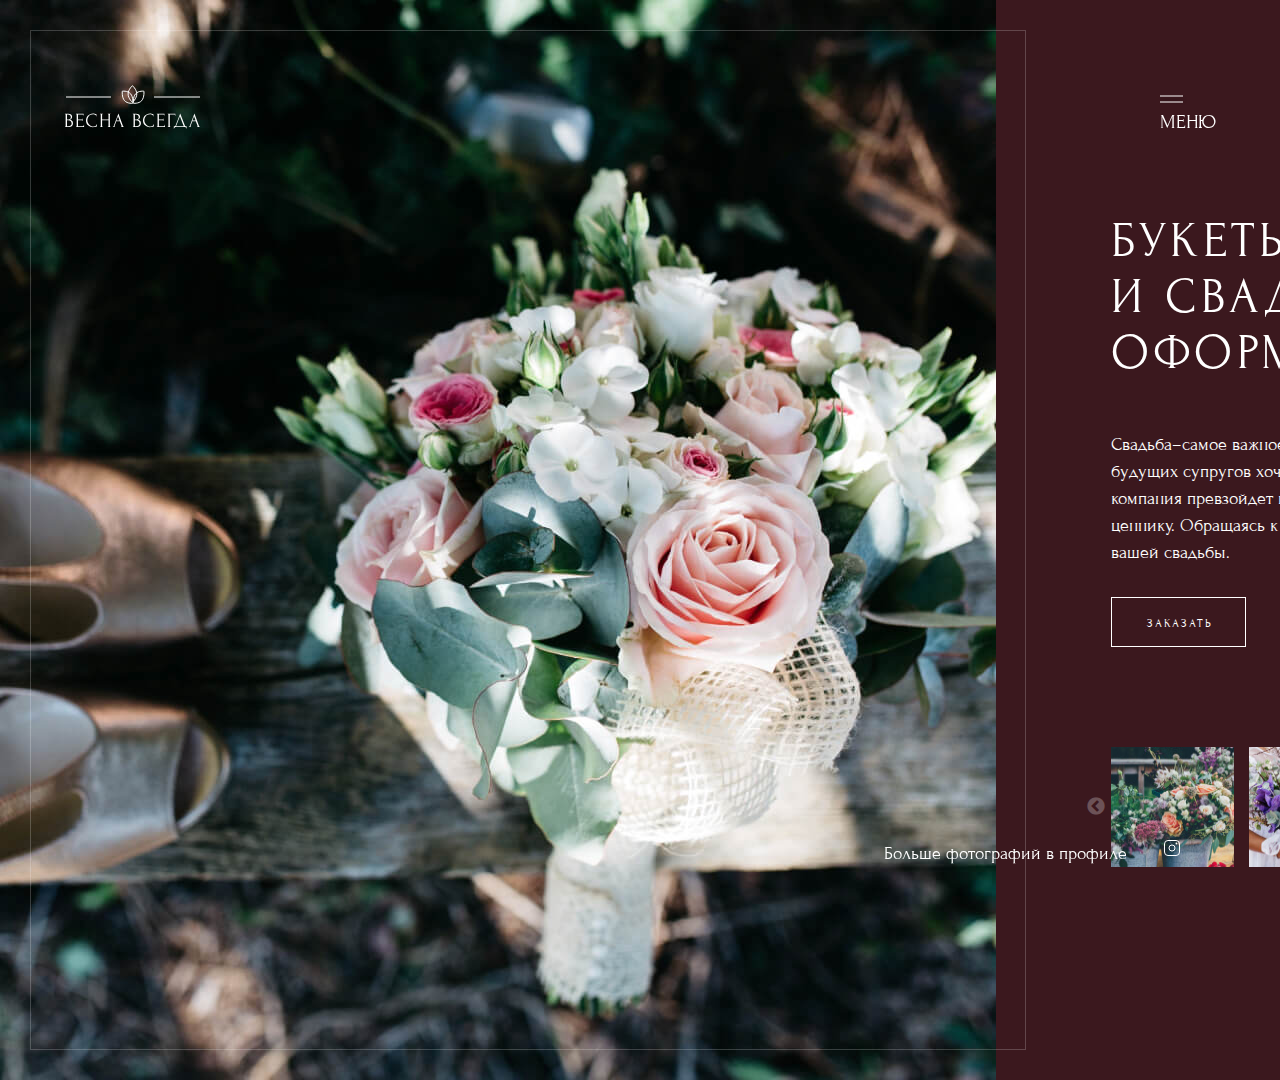
==== cat-1.html @ 64577db9 "." ====
﻿<!DOCTYPE html>
<html lang="ru">
<head>
    <meta charset="UTF-8">
    <meta name="viewport" content="width=device-width">
    <link rel="stylesheet" href="slick/slick.css">
    <link rel="stylesheet" href="slick/slick-theme.css">
    <link rel="stylesheet" href="catalog.css">                                                       
    <script src="https://ajax.googleapis.com/ajax/libs/jquery/1.11.1/jquery.min.js"></script>
    <link href="https://fonts.googleapis.com/css?family=Forum&display=swap&subset=cyrillic" rel="stylesheet">
    <title>Flowers</title>
</head>
<body>
    <header class="header">
        <div class="container">
            <div class="header__body">
                <div class="header__logo">
                    <a href="index.html"><img src="img/logo.svg" alt=""></a>
                </div>
                <a href="javascript:PopUpShow()" class="header__burger"><img src="img/burger.svg"> <p>Меню</p>
                </a>
            </div>
        </div>
        <div class="header__popup" id="popup1">
            <div class="header__popup_content container">
            <div class="header__body">
                <div class="header__logo">
                    <a href="index.html"><img src="img/logo.svg" alt=""></a>
                </div>
                <a href="javascript:PopUpHide()"><img src="img/close.svg"></a>
            </div>
                    <nav class="header__menu">
                        <ul class="header__list">
                            <li>
                                <a href="cat-1.html" class="header__link">Свадебная флористика</a>
                            </li>
                            <li>
                                <a href="cat-2.html" class="header__link">Букеты на любые мероприятия</a>
                            </li>
                            <li>
                                <a href="cat-3.html" class="header__link">Композиции</a>
                            </li>
                            <li>
                                <a href="cat-4.html" class="header__link">Оформление мероприятий</a>
                            </li>
                        </ul>
                        <div class="social-media">
                            <a class="inst" href="https://www.instagram.com/" >
                                <svg width="25" height="25" viewBox="0 0 25 25" fill="none" xmlns="http://www.w3.org/2000/svg">
                                <rect x="0.5" y="0.5" width="24" height="24" rx="3.5" stroke="white"/>
                                <circle cx="12.5" cy="12.5" r="5" stroke="white"/>
                                <circle cx="19.5" cy="5.5" r="1.5" fill="white"/>
                                    </svg>
                            </a>
                            <a class="fb" href="https://www.facebook.com/">
                                <svg width="25" height="25" viewBox="0 0 25 25" fill="none" xmlns="http://www.w3.org/2000/svg">
                                    <rect x="0.5" y="0.5" width="24" height="24" rx="3.5" stroke="white"/>
                                    <path d="M15.6309 12.2H13.6667V20H10.75V12.2H9V9.8H10.75V8.35391C10.7523 6.24922 11.6022 5 14.013 5H16V7.4H14.667C13.7282 7.4 13.6667 7.76094 13.6667 8.43359V9.8H16L15.6309 12.2Z" fill="white"/>
                                    </svg>
                            </a>
                            <a class="wsap" href="https://www.whatsapp.com/">
                                <svg width="27" height="27" viewBox="0 0 27 27" fill="none" xmlns="http://www.w3.org/2000/svg">
                                    <path fill-rule="evenodd" clip-rule="evenodd" d="M11.7322 7.12214C11.6131 6.55018 11.3828 6.49535 11.1737 6.44729C11.0033 6.40663 10.8072 6.36917 10.6111 6.33171C10.4175 6.29472 10.083 6.31198 9.75349 6.5791C9.42204 6.84315 8.51536 7.46535 8.21717 9.02627C7.91947 10.5846 8.68664 12.2949 8.79149 12.5341C8.89926 12.7711 10.1561 16.4364 12.9003 18.2782C15.1824 19.8072 15.7282 19.695 16.2755 19.7455C16.8258 19.7938 18.1626 19.3105 18.5487 18.6159C18.9343 17.9239 19.0554 17.2897 19.0082 17.1427C18.9611 16.9957 18.7799 16.8799 18.515 16.6643C18.2526 16.4491 16.9536 15.4082 16.7029 15.2494C16.4541 15.0937 16.2681 15.004 16.0116 15.2824C15.7552 15.5608 15.0546 16.1682 14.8423 16.3468C14.6301 16.5254 14.4557 16.5191 14.1903 16.3061C13.9278 16.0909 13.0451 15.576 12.1284 14.2808C11.4151 13.2734 11.0225 12.1243 10.9114 11.773C10.7999 11.4243 10.9853 11.2812 11.1634 11.1502C11.3235 11.0347 11.5295 10.8359 11.7126 10.6788C11.8932 10.5212 11.9666 10.4 12.1062 10.2075C12.2434 10.0146 12.2304 9.82001 12.1882 9.64691C12.146 9.47381 11.8739 7.79854 11.7322 7.12214Z" fill="white"/>
                                    <path d="M3.89061 21.2727L4.36495 21.4308L4.453 21.1666L4.2748 20.9527L3.89061 21.2727ZM2.38889 25.7778L1.91455 25.6197L1.63529 26.4575L2.49735 26.2659L2.38889 25.7778ZM8.03513 24.5231L8.25401 24.0736L8.09706 23.9972L7.92667 24.035L8.03513 24.5231ZM25.5 13.2778C25.5 19.9052 20.1274 25.2778 13.5 25.2778V26.2778C20.6797 26.2778 26.5 20.4575 26.5 13.2778H25.5ZM13.5 1.27783C20.1274 1.27783 25.5 6.65042 25.5 13.2778H26.5C26.5 6.09813 20.6797 0.277832 13.5 0.277832V1.27783ZM1.5 13.2778C1.5 6.65042 6.87258 1.27783 13.5 1.27783V0.277832C6.3203 0.277832 0.5 6.09813 0.5 13.2778H1.5ZM4.2748 20.9527C2.54195 18.8722 1.5 16.1973 1.5 13.2778H0.5C0.5 16.4397 1.62947 19.3391 3.50641 21.5927L4.2748 20.9527ZM2.86323 25.9359L4.36495 21.4308L3.41627 21.1146L1.91455 25.6197L2.86323 25.9359ZM7.92667 24.035L2.28042 25.2897L2.49735 26.2659L8.1436 25.0112L7.92667 24.035ZM13.5 25.2778C11.6178 25.2778 9.8382 24.8449 8.25401 24.0736L7.81626 24.9727C9.53385 25.8089 11.4629 26.2778 13.5 26.2778V25.2778Z" fill="white"/>
                                    </svg>
                            </a>
                            <a class="vk" href="https://vk.com/">
                                <svg width="25" height="26" viewBox="0 0 25 26" fill="none" xmlns="http://www.w3.org/2000/svg">
                                    <rect x="0.5" y="1.1665" width="24" height="24" rx="3.5" stroke="white"/>
                                    <path d="M18.3482 15.2148C19.5548 16.3842 19.8061 16.956 19.8468 17.0263C20.3449 17.8934 19.2945 17.9614 19.2945 17.9614L17.2819 17.9918C17.2819 17.9918 16.8472 18.0809 16.279 17.6708C15.5252 17.1318 14.4951 15.7257 13.9427 15.9085C13.3813 16.0936 13.5602 17.5677 13.5602 17.5677C13.5602 17.5677 13.5647 17.7481 13.4379 17.8934C13.2975 18.0457 13.0259 17.9871 13.0259 17.9871H12.4463C12.4463 17.9871 10.298 17.9965 8.54574 16.089C6.63733 14.0103 5.04132 10.1225 5.04132 10.1225C5.04132 10.1225 4.94398 9.87645 5.04811 9.74522C5.1681 9.59758 5.49182 9.59992 5.49182 9.59992H7.64474C7.64474 9.59992 7.84622 9.62805 7.9911 9.74053C8.11335 9.83193 8.179 10.0053 8.179 10.0053C8.179 10.0053 8.43934 10.7295 8.90117 11.5637C9.79991 13.1901 10.2187 13.5463 10.5243 13.3705C10.9681 13.1151 10.8345 11.0716 10.8345 11.0716C10.8345 11.0716 10.8435 10.3287 10.6104 9.99831C10.4293 9.74053 10.0919 9.66554 9.94253 9.64445C9.82029 9.63039 10.0195 9.33511 10.2776 9.20388C10.6647 9.00703 11.3506 8.99297 12.1588 9.00234C12.7882 9.00937 13.0259 9 13.0259 9C13.7684 9.18748 13.5171 9.91395 13.5171 11.6481C13.5171 12.2058 13.4198 12.9886 13.8046 13.2463C13.9699 13.3612 14.563 13.3776 15.5704 11.5848C16.0504 10.7342 16.4284 9.93504 16.4284 9.93504C16.4284 9.93504 16.5099 9.75459 16.6299 9.6796C16.7567 9.59992 16.9242 9.59992 16.9242 9.59992L19.1903 9.61164C19.1903 9.61164 19.8717 9.52259 19.9804 9.84599C20.0959 10.1834 19.702 10.774 18.7783 12.0652C17.257 14.1861 17.0872 13.9892 18.3482 15.2148Z" fill="white"/>
                                    </svg>
                            </a>
                        </div>
                    </nav>
            </div>
        </div>
    </header>
    <main>
        <div class="order_popup" id="popup2">
            <div class="order_popup_content">
                <div class="order_preview">
                <img src="img/order.png">
                </div>
                <div class="order_desc">
                    <a href="javascript:PopUpHide2()"><img src="img/close.svg"></a>
                    <p> Оставьте свой номер и мы вам перезвоним!</p>
                    <form class="order_form ">
                        <input type="text" name="name" value="Имя" class="form_text">
                        <input type="text" name="number" value="Телефон" class="form_text">
                        <input type = "submit" name = "call_submit" value = "Позвоните мне" class="button_call">
                </form>
                </div>
            </div>
        </div>
        <div class="slider_for">
            <div class="slider__item">
                <img src="img/preview-1.jpg" alt="">
            </div>
            <div class="slider__item">
                <img src="img/preview-2.jpg" alt="">
            </div>
            <div class="slider__item">
                <img src="img/preview-3.jpg" alt="">
            </div>
            <div class="slider__item">
                <img src="img/preview-4.jpg" alt="">
            </div>
        </div>       
            <div class="preview_border"></div>
        <div class="cat_desc">
            <h1>Букеты невесты и свадебное оформление</h1>
            <p>
                Свадьба–самое важное событие в жизни молодожен.  Поэтому каждый из будущих супругов хочет, чтобы на торжестве все было идеально. Наша компания превзойдет ваши ожидания по красоте,
качеству и лояльному ценнику. Обращаясь к нам, вы можете не переживать за оформление вашей свадьбы.
            </p>
            <a href="javascript:PopUpShow2()" class="button-order">Заказать</a>
            <div class="slider_nav">
                <div class="sl__slide"><img src="img/cat1-desc-1.jpg" alt="" class="sl__img"></div>
                <div class="sl__slide"><img src="img/cat1-desc-2.jpg" alt="" class="sl__img"></div>
                <div class="sl__slide"><img src="img/cat1-desc-3.jpg" alt="" class="sl__img"></div>
                <div class="sl__slide"><img src="img/cat1-desc-4.jpg" alt="" class="sl__img"></div>
                <div class="sl__slide"><img src="img/cat1-desc-5.jpg" alt="" class="sl__img"></div>
                <div class="sl__slide"><img src="img/cat1-desc-6.jpg" alt="" class="sl__img"></div>
                <div class="sl__slide"><img src="img/cat1-desc-7.jpg" alt="" class="sl__img"></div>
                <div class="sl__slide"><img src="img/cat1-desc-8.jpg" alt="" class="sl__img"></div>
            </div>       
        <div class="more-photo">
            <p>Больше фотографий в профиле</p>
            <a class="inst_2" href="https://www.instagram.com/" >
                <svg width="16" height="16" viewBox="0 0 16 16" fill="none" xmlns="http://www.w3.org/2000/svg">
                    <rect x="0.5" y="0.5" width="15" height="15" rx="3.5" stroke="white"/>
                    <circle cx="8.00047" cy="7.99998" r="3.02" stroke="white"/>
                    <circle cx="12.4795" cy="3.52" r="0.96" fill="white"/>
                    </svg>                    
            </a>
        </div>
    </div>
    </main>
    <footer class="container">
        <svg class="footer-gran" width="1816" height="2" viewBox="0 0 1816 2" fill="none" xmlns="http://www.w3.org/2000/svg">
            <path d="M0 1H1815.5" stroke="white" stroke-opacity="0.2"/>
            </svg>            
        <div class="foot-menu">
            <a href="cat-1.html">Свадебная флористика</a>
            <a href="cat-2.html">Букеты на любые мероприятия</a>
            <a href="cat-1.html">Букеты невесты</a>
            <a href="cat-3.html">Композиции</a>
            <a href="cat-4.html">Оформление мероприятий</a>
        </div>
        <nav class="footer-social social-media">
            <a class="inst" href="https://www.instagram.com/" >
                <svg width="25" height="25" viewBox="0 0 25 25" fill="none" xmlns="http://www.w3.org/2000/svg">
                <rect x="0.5" y="0.5" width="24" height="24" rx="3.5" stroke="white"/>
                <circle cx="12.5" cy="12.5" r="5" stroke="white"/>
                <circle cx="19.5" cy="5.5" r="1.5" fill="white"/>
                    </svg>
            </a>
            <a class="fb" href="https://www.facebook.com/">
                <svg width="25" height="25" viewBox="0 0 25 25" fill="none" xmlns="http://www.w3.org/2000/svg">
                    <rect x="0.5" y="0.5" width="24" height="24" rx="3.5" stroke="white"/>
                    <path d="M15.6309 12.2H13.6667V20H10.75V12.2H9V9.8H10.75V8.35391C10.7523 6.24922 11.6022 5 14.013 5H16V7.4H14.667C13.7282 7.4 13.6667 7.76094 13.6667 8.43359V9.8H16L15.6309 12.2Z" fill="white"/>
                    </svg>
            </a>
            <a class="wsap" href="https://www.whatsapp.com/">
                <svg width="27" height="27" viewBox="0 0 27 27" fill="none" xmlns="http://www.w3.org/2000/svg">
                    <path fill-rule="evenodd" clip-rule="evenodd" d="M11.7322 7.12214C11.6131 6.55018 11.3828 6.49535 11.1737 6.44729C11.0033 6.40663 10.8072 6.36917 10.6111 6.33171C10.4175 6.29472 10.083 6.31198 9.75349 6.5791C9.42204 6.84315 8.51536 7.46535 8.21717 9.02627C7.91947 10.5846 8.68664 12.2949 8.79149 12.5341C8.89926 12.7711 10.1561 16.4364 12.9003 18.2782C15.1824 19.8072 15.7282 19.695 16.2755 19.7455C16.8258 19.7938 18.1626 19.3105 18.5487 18.6159C18.9343 17.9239 19.0554 17.2897 19.0082 17.1427C18.9611 16.9957 18.7799 16.8799 18.515 16.6643C18.2526 16.4491 16.9536 15.4082 16.7029 15.2494C16.4541 15.0937 16.2681 15.004 16.0116 15.2824C15.7552 15.5608 15.0546 16.1682 14.8423 16.3468C14.6301 16.5254 14.4557 16.5191 14.1903 16.3061C13.9278 16.0909 13.0451 15.576 12.1284 14.2808C11.4151 13.2734 11.0225 12.1243 10.9114 11.773C10.7999 11.4243 10.9853 11.2812 11.1634 11.1502C11.3235 11.0347 11.5295 10.8359 11.7126 10.6788C11.8932 10.5212 11.9666 10.4 12.1062 10.2075C12.2434 10.0146 12.2304 9.82001 12.1882 9.64691C12.146 9.47381 11.8739 7.79854 11.7322 7.12214Z" fill="white"/>
                    <path d="M3.89061 21.2727L4.36495 21.4308L4.453 21.1666L4.2748 20.9527L3.89061 21.2727ZM2.38889 25.7778L1.91455 25.6197L1.63529 26.4575L2.49735 26.2659L2.38889 25.7778ZM8.03513 24.5231L8.25401 24.0736L8.09706 23.9972L7.92667 24.035L8.03513 24.5231ZM25.5 13.2778C25.5 19.9052 20.1274 25.2778 13.5 25.2778V26.2778C20.6797 26.2778 26.5 20.4575 26.5 13.2778H25.5ZM13.5 1.27783C20.1274 1.27783 25.5 6.65042 25.5 13.2778H26.5C26.5 6.09813 20.6797 0.277832 13.5 0.277832V1.27783ZM1.5 13.2778C1.5 6.65042 6.87258 1.27783 13.5 1.27783V0.277832C6.3203 0.277832 0.5 6.09813 0.5 13.2778H1.5ZM4.2748 20.9527C2.54195 18.8722 1.5 16.1973 1.5 13.2778H0.5C0.5 16.4397 1.62947 19.3391 3.50641 21.5927L4.2748 20.9527ZM2.86323 25.9359L4.36495 21.4308L3.41627 21.1146L1.91455 25.6197L2.86323 25.9359ZM7.92667 24.035L2.28042 25.2897L2.49735 26.2659L8.1436 25.0112L7.92667 24.035ZM13.5 25.2778C11.6178 25.2778 9.8382 24.8449 8.25401 24.0736L7.81626 24.9727C9.53385 25.8089 11.4629 26.2778 13.5 26.2778V25.2778Z" fill="white"/>
                    </svg>
            </a>
            <a class="vk" href="https://vk.com/">
                <svg width="25" height="26" viewBox="0 0 25 26" fill="none" xmlns="http://www.w3.org/2000/svg">
                    <rect x="0.5" y="1.1665" width="24" height="24" rx="3.5" stroke="white"/>
                    <path d="M18.3482 15.2148C19.5548 16.3842 19.8061 16.956 19.8468 17.0263C20.3449 17.8934 19.2945 17.9614 19.2945 17.9614L17.2819 17.9918C17.2819 17.9918 16.8472 18.0809 16.279 17.6708C15.5252 17.1318 14.4951 15.7257 13.9427 15.9085C13.3813 16.0936 13.5602 17.5677 13.5602 17.5677C13.5602 17.5677 13.5647 17.7481 13.4379 17.8934C13.2975 18.0457 13.0259 17.9871 13.0259 17.9871H12.4463C12.4463 17.9871 10.298 17.9965 8.54574 16.089C6.63733 14.0103 5.04132 10.1225 5.04132 10.1225C5.04132 10.1225 4.94398 9.87645 5.04811 9.74522C5.1681 9.59758 5.49182 9.59992 5.49182 9.59992H7.64474C7.64474 9.59992 7.84622 9.62805 7.9911 9.74053C8.11335 9.83193 8.179 10.0053 8.179 10.0053C8.179 10.0053 8.43934 10.7295 8.90117 11.5637C9.79991 13.1901 10.2187 13.5463 10.5243 13.3705C10.9681 13.1151 10.8345 11.0716 10.8345 11.0716C10.8345 11.0716 10.8435 10.3287 10.6104 9.99831C10.4293 9.74053 10.0919 9.66554 9.94253 9.64445C9.82029 9.63039 10.0195 9.33511 10.2776 9.20388C10.6647 9.00703 11.3506 8.99297 12.1588 9.00234C12.7882 9.00937 13.0259 9 13.0259 9C13.7684 9.18748 13.5171 9.91395 13.5171 11.6481C13.5171 12.2058 13.4198 12.9886 13.8046 13.2463C13.9699 13.3612 14.563 13.3776 15.5704 11.5848C16.0504 10.7342 16.4284 9.93504 16.4284 9.93504C16.4284 9.93504 16.5099 9.75459 16.6299 9.6796C16.7567 9.59992 16.9242 9.59992 16.9242 9.59992L19.1903 9.61164C19.1903 9.61164 19.8717 9.52259 19.9804 9.84599C20.0959 10.1834 19.702 10.774 18.7783 12.0652C17.257 14.1861 17.0872 13.9892 18.3482 15.2148Z" fill="white"/>
                    </svg>
            </a>
        </nav>
    </footer>
</body>
<script src="popup.js"></script>
<script src="slick/slick.min.js"></script>
<script src="js.js"></script>
</html>
---- catalog.css ----
*,*:before,*:after{
    padding:0;
    margin:0;
    box-sizing: border-box;
}

a {
    text-decoration: none;
    color: white;
}

body {
    width: 100%;
    background-color: #3B181E;
    font-family: 'Forum', cursive;
    font-size: 18px;
    color: #fff;
   }

.container {
    width: 90%;
    margin:0 auto;
    position: relative;
}

.header {
    position: relative;
    width: 100%;
    z-index: 5;
}

.header__body {
    font-size: 20px;
    text-transform: uppercase;
    height: 220px;
    width: 100%;
    position: relative;
    display: flex;
    flex-flow: row nowrap;
    justify-content: space-between;
    align-items: center;
}

.header__logo {
    width: 140px;
    height: 50px;
}

.header__popup {
    width: 100%;
    min-height: 100%;
    top: 0;
    left: 0;
    position: fixed;
    overflow:hidden;
    background-color:#3B181E;
    z-index: 50;
}

.header__popup_content {
    display: flex;
    flex-flow: column nowrap;
}

.header__popup_content .header__body {
    width: 56%;
    justify-content: space-between;
    align-self: flex-end;
}


.header__menu {
    height: 100%;
    display: flex;
    flex-flow: column nowrap;
    align-items: center;
    text-align: center;
    position: relative;

}

.header__list {
    width: 450px;
    height: 600px;
    display:flex;
    flex-flow:column nowrap;
    align-items: center;
    justify-content: center;
  }

  
.header__list li {
    padding-top:70px;
    list-style:none;
  }

.header__link {
    text-transform: uppercase;
    color: rgba(255, 255, 255, .5);
    font-size: 35px;
    letter-spacing:0.09em;
    line-height: auto;
    transition: 0.5s ease;
}

.header__link:hover {
    font-size: 45px;
    color: #fff;
    transition: 0.5s ease;
}

.social-media {
    display: flex;
    flex-flow: row nowrap;
    justify-content: space-between;
    flex-direction: column;
    height: 172px;
    width: 35px;
    padding-right: 10px;
    align-self: center;
 
}

.social-media a:hover *{
    fill: white;
    stroke: rgba(0, 0, 0, 0.6);
}

.social-media a:hover.wsap path{
    stroke:white;
}

.header__menu .social-media{
    position: absolute;
    bottom:-95px;
    left: -5px;

}

main {
    width: 100%;
    height: 100%;
    position: absolute;
    top:0;
    left:0;
    display: flex;
}

.slider_for{
    display: flex;
    width: 996px;
    height: 1080px;

}

.slider_for .slick-arrow{
    display: none;
}

.preview_border {
    width: 996px;
    height: 1020px;
    border: 1px solid rgba(255, 255, 255, .2);
    position: absolute;
    top:30px;
    left: 30px;
}

.cat_desc {
    margin-top: 213px;
    margin-left: 115px;
    display: flex;
    flex-flow: column nowrap;
}

.cat_desc h1 {
    width: 430px;
    font-size: 50px;
    font-weight: 100;
    text-transform: uppercase;
    letter-spacing: 0.09em;
    line-height: auto;
    margin-bottom: 50px;
}

.cat_desc p {
    text-align: left;
    width: 565px;
    height: 136px;
    line-height: 150%;
    margin-bottom: 30px;

}

.button-order {
    color: #fff;
    height: 50px;
    width: 135px;
    padding: 15px 35px;
    font-weight: 100;
    text-transform: uppercase;
    font-size: 12px;
    letter-spacing: 0.15em;
    line-height: 20px;
    border: 1px solid #fff;
    margin-bottom: 100px;
}

.button-order:hover {
    color: black;
    background-color: #fff;
}


.more-photo a:hover *{
    fill: white;
    stroke: rgba(0, 0, 0, 0.6);
}

.slider_nav {
    width: 552px;
}

.sl__img {
    width: 123px;
    height: 120px;

}

.more-photo {
    position: absolute;
    right: 100px;
    bottom: 0px;
    display: flex;
    flex-flow: row nowrap;
    justify-content: flex-end;
    text-align: center;
}

.more-photo p {
    width: 250px;
    height: 30px;
}

.more-photo a {
    height: 30px;
}

.inst_2 {
    margin-left:30px;
}

.order_popup {
    border: 1px solid yellow;
    width: 100%;
    min-height: 100%;
    background-color: rgba(0, 0, 0, 0.5);
    position: fixed;
    top:0;
    overflow:hidden;
    z-index:40;
}

.order_popup_content {
    display: flex;
    flex-flow: row nowrap;
    width: 716px;
    height: 444px;
    box-shadow: 0 0 10px rgba(0,0,0,0.8);
    position: absolute;
    top: 30%;
    left: 20%;
}

.order_desc {
    display: flex;
    flex-flow: column nowrap;
    align-items: center;
    width: 380px;
    background-color: #3B181E;
}

.order_desc a {
    align-self: flex-end;
    margin-top: 10px;
    margin-right: 10px;
}

.order_desc p {
    font-size: 20px;
    text-align: center;
    width: 230px;
    height: 90px;
    text-transform: uppercase;
    letter-spacing: 0.09em;
}

.order_form {
    display: flex;
    flex-flow: column nowrap;
}

.order_form input:first-child {
    margin-top: 30px;
}

.order_form input:nth-child(2) {
    margin-top: 16px;
}

.order_form input:nth-child(3) {
    margin-top: 27px;
}

input {
    font-family: 'Forum';
}

.form_text {
    font-size: 14px;
    color: #fff;
    width: 250px;
    height: 44px;
    background-color: transparent;
    border: 1px solid rgba(255, 255, 255, .2);
}

.button_call {
    font-size: 11px;
    letter-spacing: 0.15em;
    width: 250px;
    height: 44px;
    background-color: #fff;
    color:black;
    text-transform: uppercase;
}

footer {
    position: relative;
    display: none;
    justify-content: space-around;
    align-items: center;
    flex-direction: column;
}


.foot-menu {
    margin-top: 20px;
    display: flex;
    justify-content: space-between;
    flex-flow:row nowrap;  
    width: 70%;
    height: 16px;
}

.footer-gran {
    width: 100%;
}

.foot-menu a{
    font-size: 16px;
    height: 16px;
    text-transform: none;
    color: rgba(255, 255, 255, .5);
}

.foot-menu a:hover{
    color: rgba(255, 255, 255, 255);
}

.footer-social.social-media {
    margin: 30px 0;
    display: flex;
    flex-direction: row;
    align-items: center;
    width: 250px;
    height: 25px;
}

@media (max-width:768px) {
    main {
      flex-direction: column;
      position: relative;  
    }
    
    .header__burger img{
        width: 40px;
        height: 40px;
    }

    .header__body a p{
        display: none;
    }
    
    .header__popup {
        width: 100%;
    }

    .header__body {
        height: 112px;
    }

    .header__menu .social-media {
        display: none;
    }

    .header__popup_content .header__body {
        width: 60%;
    }

    .header__menu {
        margin-top:50px;
    }

    .header__list li {
        padding-top:100px;
    }

    .slider_for {
        width: 768px;
        height: 518px;
    }
    .slider__item img{
        width: 100%;
        height: 518px;
    }
    .slider_nav {
        width: 670px;
        position: absolute;
        top:550px;
    }

    .preview_border {
        display:none;
    }

    .more-photo {
        display: none;
    }

    .cat_desc {
        margin-left: 50px;
        font-size: 20px;
        width: 668px;
    }

    .cat_desc p {
        width: 668px;
    }

    .button-order {
        font-size: 15px;
        width: 170px;
        height: 60px;
        padding: 20px 40px ;
    }

    .order_preview img{
        display: none;
    }

    .order_desc {
        width: 100%;
    }

    .order_desc p {
        width: 75%;
        font-size: 30px;
        margin: 50px 0;
    }

    .order_popup_content {
        width: 464px;
        height: 640px;
    }

    .button_call, .form_text {
        font-size: 20px;
        width: 373px;
        height: 65px;
    }

    footer {
        display: flex;
    }

    .footer-gran path{
        stroke-opacity: 1;
    }

    .foot-menu {
        flex-direction: column;
        align-items: center;
        justify-content: space-around;
        height: 240px;
    }

    .foot-menu a {
        font-size: 20px;
    }
}
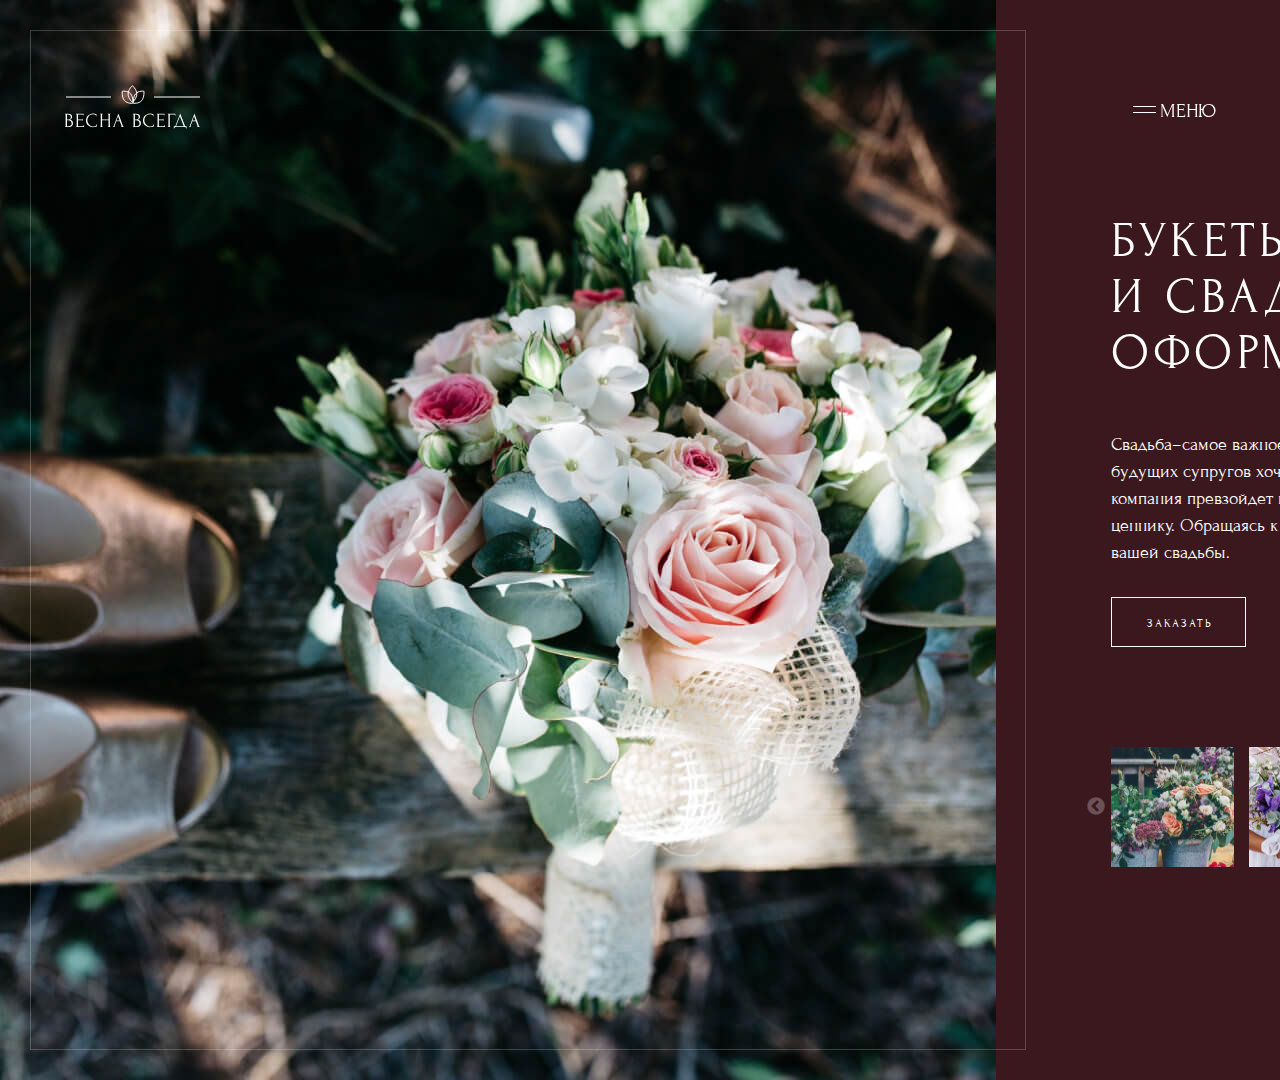
==== commit 5890449d: "правки" ====
--- a/cat-1.html
+++ b/cat-1.html
@@ -123,18 +123,18 @@
                 <div class="sl__slide"><img src="img/cat1-desc-6.jpg" alt="" class="sl__img"></div>
                 <div class="sl__slide"><img src="img/cat1-desc-7.jpg" alt="" class="sl__img"></div>
                 <div class="sl__slide"><img src="img/cat1-desc-8.jpg" alt="" class="sl__img"></div>
+            </div>
+            <div class="more-photo">
+                <p>Больше фотографий в профиле</p>
+                <a class="inst_2" href="https://www.instagram.com/" >
+                    <svg width="16" height="16" viewBox="0 0 16 16" fill="none" xmlns="http://www.w3.org/2000/svg">
+                        <rect x="0.5" y="0.5" width="15" height="15" rx="3.5" stroke="white"/>
+                        <circle cx="8.00047" cy="7.99998" r="3.02" stroke="white"/>
+                        <circle cx="12.4795" cy="3.52" r="0.96" fill="white"/>
+                        </svg>                    
+                </a>
             </div>       
-        <div class="more-photo">
-            <p>Больше фотографий в профиле</p>
-            <a class="inst_2" href="https://www.instagram.com/" >
-                <svg width="16" height="16" viewBox="0 0 16 16" fill="none" xmlns="http://www.w3.org/2000/svg">
-                    <rect x="0.5" y="0.5" width="15" height="15" rx="3.5" stroke="white"/>
-                    <circle cx="8.00047" cy="7.99998" r="3.02" stroke="white"/>
-                    <circle cx="12.4795" cy="3.52" r="0.96" fill="white"/>
-                    </svg>                    
-            </a>
         </div>
-    </div>
     </main>
     <footer class="container">
         <svg class="footer-gran" width="1816" height="2" viewBox="0 0 1816 2" fill="none" xmlns="http://www.w3.org/2000/svg">
--- a/catalog.css
+++ b/catalog.css
@@ -39,6 +39,10 @@
     flex-flow: row nowrap;
     justify-content: space-between;
     align-items: center;
+}
+
+.header__body a {
+    display: flex;
 }
 
 .header__logo {
@@ -63,7 +67,7 @@
 }
 
 .header__popup_content .header__body {
-    width: 56%;
+    width: 54%;
     justify-content: space-between;
     align-self: flex-end;
 }
@@ -167,6 +171,8 @@
 }
 
 .cat_desc {
+    position: relative;
+    height: 850px;
     margin-top: 213px;
     margin-left: 115px;
     display: flex;
@@ -229,8 +235,8 @@
 
 .more-photo {
     position: absolute;
-    right: 100px;
-    bottom: 0px;
+    width: 100%;
+    bottom: 0;
     display: flex;
     flex-flow: row nowrap;
     justify-content: flex-end;
@@ -427,7 +433,7 @@
     .slider_nav {
         width: 670px;
         position: absolute;
-        top:550px;
+        top:-160px;
     }
 
     .preview_border {
@@ -442,6 +448,12 @@
         margin-left: 50px;
         font-size: 20px;
         width: 668px;
+        height: 100%;
+    }
+
+    .cat_desc h1 {
+        font-size: 40px;
+        width: 90%;
     }
 
     .cat_desc p {
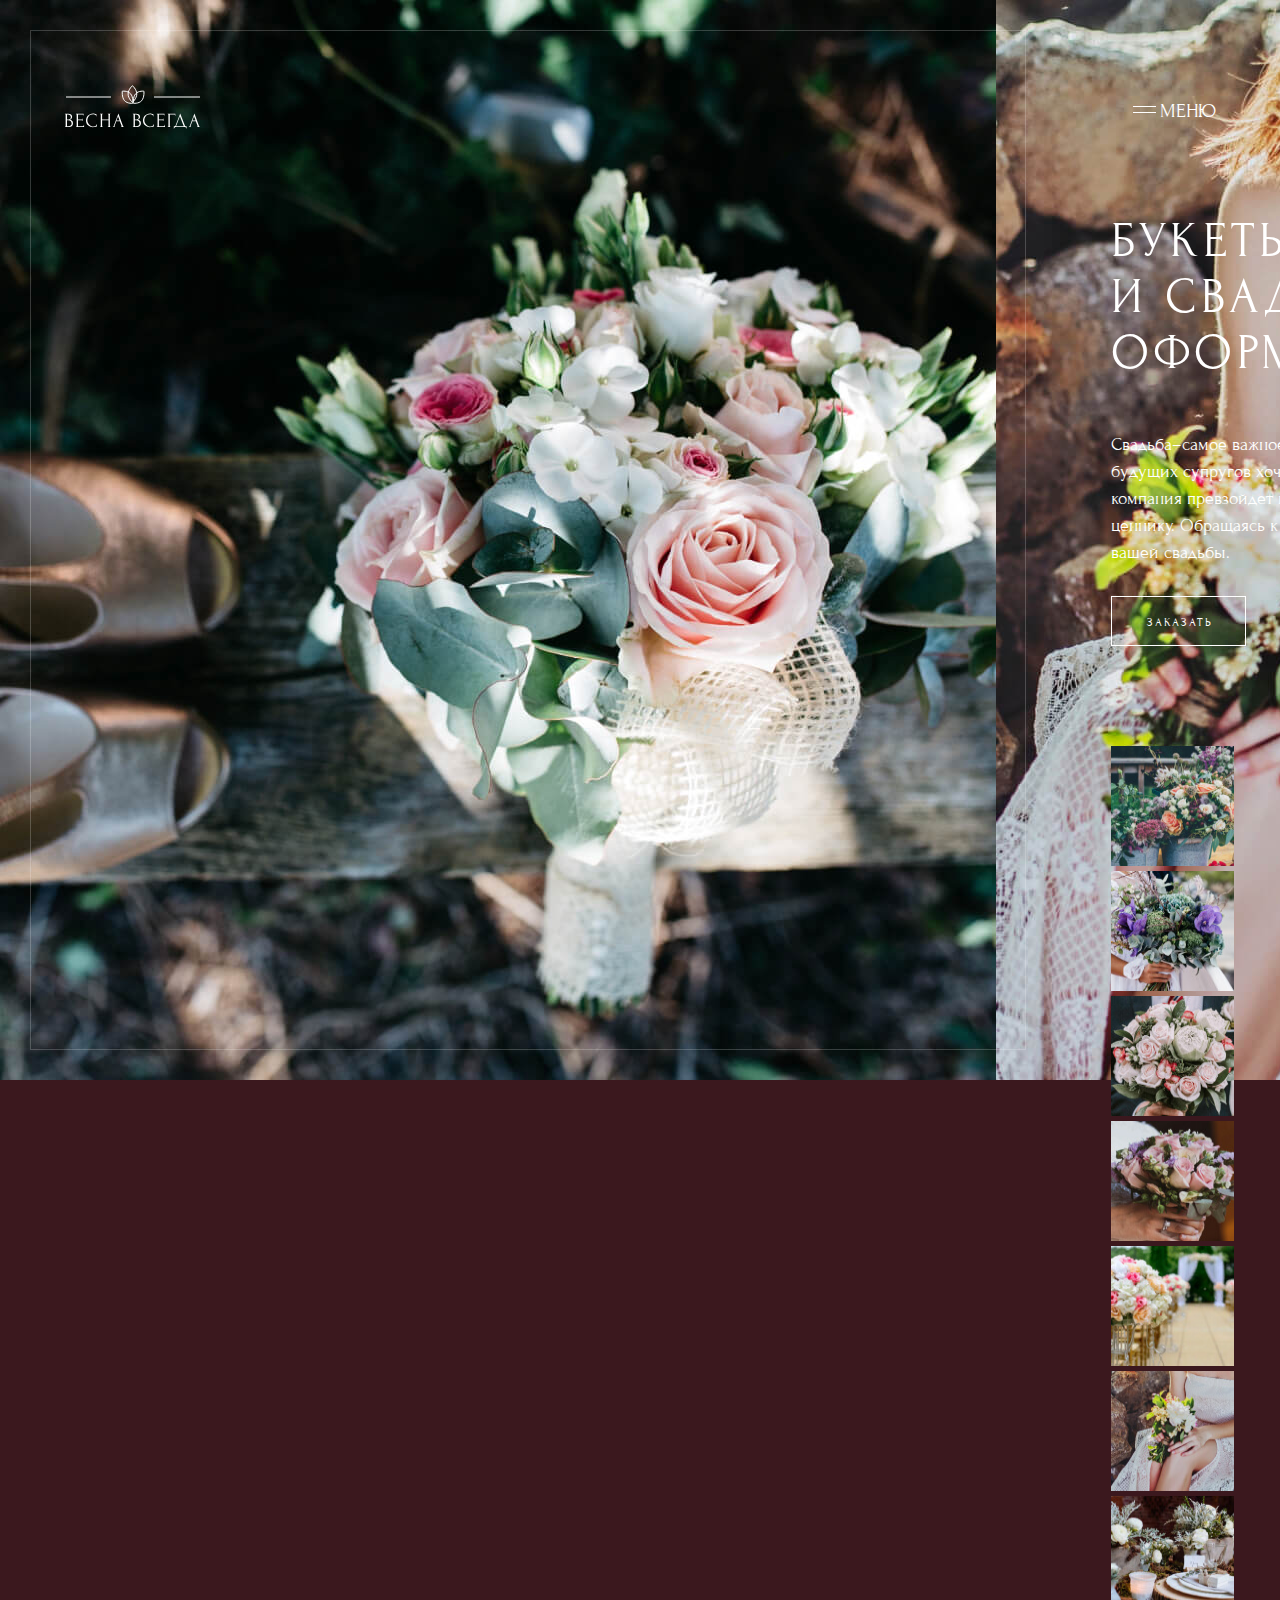
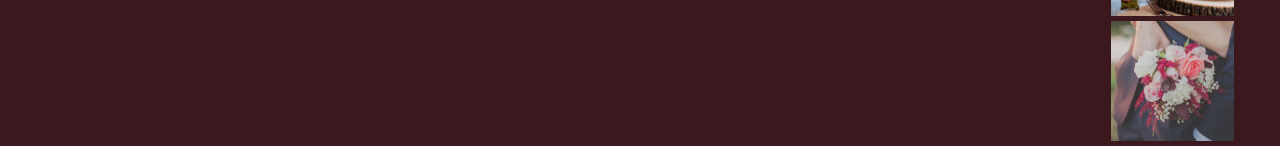
==== commit 1e54ab33: "format code" ====
--- a/cat-1.html
+++ b/cat-1.html
@@ -1,15 +1,17 @@
 ﻿<!DOCTYPE html>
 <html lang="ru">
+
 <head>
     <meta charset="UTF-8">
     <meta name="viewport" content="width=device-width">
-    <link rel="stylesheet" href="slick/slick.css">
-    <link rel="stylesheet" href="slick/slick-theme.css">
-    <link rel="stylesheet" href="catalog.css">                                                       
+    <link rel="stylesheet" href="assets/css/slick.css">
+    <link rel="stylesheet" href="assets/css/slick-theme.css">
+    <link rel="stylesheet" href="assets/css/catalog.css">
     <script src="https://ajax.googleapis.com/ajax/libs/jquery/1.11.1/jquery.min.js"></script>
     <link href="https://fonts.googleapis.com/css?family=Forum&display=swap&subset=cyrillic" rel="stylesheet">
     <title>Flowers</title>
 </head>
+
 <body>
     <header class="header">
         <div class="container">
@@ -17,61 +19,74 @@
                 <div class="header__logo">
                     <a href="index.html"><img src="img/logo.svg" alt=""></a>
                 </div>
-                <a href="javascript:PopUpShow()" class="header__burger"><img src="img/burger.svg"> <p>Меню</p>
+                <a href="javascript:PopUpShow()" class="header__burger"><img src="img/burger.svg">
+                    <p>Меню</p>
                 </a>
             </div>
         </div>
         <div class="header__popup" id="popup1">
             <div class="header__popup_content container">
-            <div class="header__body">
-                <div class="header__logo">
-                    <a href="index.html"><img src="img/logo.svg" alt=""></a>
-                </div>
-                <a href="javascript:PopUpHide()"><img src="img/close.svg"></a>
-            </div>
-                    <nav class="header__menu">
-                        <ul class="header__list">
-                            <li>
-                                <a href="cat-1.html" class="header__link">Свадебная флористика</a>
-                            </li>
-                            <li>
-                                <a href="cat-2.html" class="header__link">Букеты на любые мероприятия</a>
-                            </li>
-                            <li>
-                                <a href="cat-3.html" class="header__link">Композиции</a>
-                            </li>
-                            <li>
-                                <a href="cat-4.html" class="header__link">Оформление мероприятий</a>
-                            </li>
-                        </ul>
-                        <div class="social-media">
-                            <a class="inst" href="https://www.instagram.com/" >
-                                <svg width="25" height="25" viewBox="0 0 25 25" fill="none" xmlns="http://www.w3.org/2000/svg">
-                                <rect x="0.5" y="0.5" width="24" height="24" rx="3.5" stroke="white"/>
-                                <circle cx="12.5" cy="12.5" r="5" stroke="white"/>
-                                <circle cx="19.5" cy="5.5" r="1.5" fill="white"/>
-                                    </svg>
-                            </a>
-                            <a class="fb" href="https://www.facebook.com/">
-                                <svg width="25" height="25" viewBox="0 0 25 25" fill="none" xmlns="http://www.w3.org/2000/svg">
-                                    <rect x="0.5" y="0.5" width="24" height="24" rx="3.5" stroke="white"/>
-                                    <path d="M15.6309 12.2H13.6667V20H10.75V12.2H9V9.8H10.75V8.35391C10.7523 6.24922 11.6022 5 14.013 5H16V7.4H14.667C13.7282 7.4 13.6667 7.76094 13.6667 8.43359V9.8H16L15.6309 12.2Z" fill="white"/>
-                                    </svg>
-                            </a>
-                            <a class="wsap" href="https://www.whatsapp.com/">
-                                <svg width="27" height="27" viewBox="0 0 27 27" fill="none" xmlns="http://www.w3.org/2000/svg">
-                                    <path fill-rule="evenodd" clip-rule="evenodd" d="M11.7322 7.12214C11.6131 6.55018 11.3828 6.49535 11.1737 6.44729C11.0033 6.40663 10.8072 6.36917 10.6111 6.33171C10.4175 6.29472 10.083 6.31198 9.75349 6.5791C9.42204 6.84315 8.51536 7.46535 8.21717 9.02627C7.91947 10.5846 8.68664 12.2949 8.79149 12.5341C8.89926 12.7711 10.1561 16.4364 12.9003 18.2782C15.1824 19.8072 15.7282 19.695 16.2755 19.7455C16.8258 19.7938 18.1626 19.3105 18.5487 18.6159C18.9343 17.9239 19.0554 17.2897 19.0082 17.1427C18.9611 16.9957 18.7799 16.8799 18.515 16.6643C18.2526 16.4491 16.9536 15.4082 16.7029 15.2494C16.4541 15.0937 16.2681 15.004 16.0116 15.2824C15.7552 15.5608 15.0546 16.1682 14.8423 16.3468C14.6301 16.5254 14.4557 16.5191 14.1903 16.3061C13.9278 16.0909 13.0451 15.576 12.1284 14.2808C11.4151 13.2734 11.0225 12.1243 10.9114 11.773C10.7999 11.4243 10.9853 11.2812 11.1634 11.1502C11.3235 11.0347 11.5295 10.8359 11.7126 10.6788C11.8932 10.5212 11.9666 10.4 12.1062 10.2075C12.2434 10.0146 12.2304 9.82001 12.1882 9.64691C12.146 9.47381 11.8739 7.79854 11.7322 7.12214Z" fill="white"/>
-                                    <path d="M3.89061 21.2727L4.36495 21.4308L4.453 21.1666L4.2748 20.9527L3.89061 21.2727ZM2.38889 25.7778L1.91455 25.6197L1.63529 26.4575L2.49735 26.2659L2.38889 25.7778ZM8.03513 24.5231L8.25401 24.0736L8.09706 23.9972L7.92667 24.035L8.03513 24.5231ZM25.5 13.2778C25.5 19.9052 20.1274 25.2778 13.5 25.2778V26.2778C20.6797 26.2778 26.5 20.4575 26.5 13.2778H25.5ZM13.5 1.27783C20.1274 1.27783 25.5 6.65042 25.5 13.2778H26.5C26.5 6.09813 20.6797 0.277832 13.5 0.277832V1.27783ZM1.5 13.2778C1.5 6.65042 6.87258 1.27783 13.5 1.27783V0.277832C6.3203 0.277832 0.5 6.09813 0.5 13.2778H1.5ZM4.2748 20.9527C2.54195 18.8722 1.5 16.1973 1.5 13.2778H0.5C0.5 16.4397 1.62947 19.3391 3.50641 21.5927L4.2748 20.9527ZM2.86323 25.9359L4.36495 21.4308L3.41627 21.1146L1.91455 25.6197L2.86323 25.9359ZM7.92667 24.035L2.28042 25.2897L2.49735 26.2659L8.1436 25.0112L7.92667 24.035ZM13.5 25.2778C11.6178 25.2778 9.8382 24.8449 8.25401 24.0736L7.81626 24.9727C9.53385 25.8089 11.4629 26.2778 13.5 26.2778V25.2778Z" fill="white"/>
-                                    </svg>
-                            </a>
-                            <a class="vk" href="https://vk.com/">
-                                <svg width="25" height="26" viewBox="0 0 25 26" fill="none" xmlns="http://www.w3.org/2000/svg">
-                                    <rect x="0.5" y="1.1665" width="24" height="24" rx="3.5" stroke="white"/>
-                                    <path d="M18.3482 15.2148C19.5548 16.3842 19.8061 16.956 19.8468 17.0263C20.3449 17.8934 19.2945 17.9614 19.2945 17.9614L17.2819 17.9918C17.2819 17.9918 16.8472 18.0809 16.279 17.6708C15.5252 17.1318 14.4951 15.7257 13.9427 15.9085C13.3813 16.0936 13.5602 17.5677 13.5602 17.5677C13.5602 17.5677 13.5647 17.7481 13.4379 17.8934C13.2975 18.0457 13.0259 17.9871 13.0259 17.9871H12.4463C12.4463 17.9871 10.298 17.9965 8.54574 16.089C6.63733 14.0103 5.04132 10.1225 5.04132 10.1225C5.04132 10.1225 4.94398 9.87645 5.04811 9.74522C5.1681 9.59758 5.49182 9.59992 5.49182 9.59992H7.64474C7.64474 9.59992 7.84622 9.62805 7.9911 9.74053C8.11335 9.83193 8.179 10.0053 8.179 10.0053C8.179 10.0053 8.43934 10.7295 8.90117 11.5637C9.79991 13.1901 10.2187 13.5463 10.5243 13.3705C10.9681 13.1151 10.8345 11.0716 10.8345 11.0716C10.8345 11.0716 10.8435 10.3287 10.6104 9.99831C10.4293 9.74053 10.0919 9.66554 9.94253 9.64445C9.82029 9.63039 10.0195 9.33511 10.2776 9.20388C10.6647 9.00703 11.3506 8.99297 12.1588 9.00234C12.7882 9.00937 13.0259 9 13.0259 9C13.7684 9.18748 13.5171 9.91395 13.5171 11.6481C13.5171 12.2058 13.4198 12.9886 13.8046 13.2463C13.9699 13.3612 14.563 13.3776 15.5704 11.5848C16.0504 10.7342 16.4284 9.93504 16.4284 9.93504C16.4284 9.93504 16.5099 9.75459 16.6299 9.6796C16.7567 9.59992 16.9242 9.59992 16.9242 9.59992L19.1903 9.61164C19.1903 9.61164 19.8717 9.52259 19.9804 9.84599C20.0959 10.1834 19.702 10.774 18.7783 12.0652C17.257 14.1861 17.0872 13.9892 18.3482 15.2148Z" fill="white"/>
-                                    </svg>
-                            </a>
-                        </div>
-                    </nav>
+                <div class="header__body">
+                    <div class="header__logo">
+                        <a href="index.html"><img src="img/logo.svg" alt=""></a>
+                    </div>
+                    <a href="javascript:PopUpHide()"><img src="img/close.svg"></a>
+                </div>
+                <nav class="header__menu">
+                    <ul class="header__list">
+                        <li>
+                            <a href="cat-1.html" class="header__link">Свадебная флористика</a>
+                        </li>
+                        <li>
+                            <a href="cat-2.html" class="header__link">Букеты на любые мероприятия</a>
+                        </li>
+                        <li>
+                            <a href="cat-3.html" class="header__link">Композиции</a>
+                        </li>
+                        <li>
+                            <a href="cat-4.html" class="header__link">Оформление мероприятий</a>
+                        </li>
+                    </ul>
+                    <div class="social-media">
+                        <a class="inst" href="https://www.instagram.com/">
+                            <svg width="25" height="25" viewBox="0 0 25 25" fill="none"
+                                xmlns="http://www.w3.org/2000/svg">
+                                <rect x="0.5" y="0.5" width="24" height="24" rx="3.5" stroke="white" />
+                                <circle cx="12.5" cy="12.5" r="5" stroke="white" />
+                                <circle cx="19.5" cy="5.5" r="1.5" fill="white" />
+                            </svg>
+                        </a>
+                        <a class="fb" href="https://www.facebook.com/">
+                            <svg width="25" height="25" viewBox="0 0 25 25" fill="none"
+                                xmlns="http://www.w3.org/2000/svg">
+                                <rect x="0.5" y="0.5" width="24" height="24" rx="3.5" stroke="white" />
+                                <path
+                                    d="M15.6309 12.2H13.6667V20H10.75V12.2H9V9.8H10.75V8.35391C10.7523 6.24922 11.6022 5 14.013 5H16V7.4H14.667C13.7282 7.4 13.6667 7.76094 13.6667 8.43359V9.8H16L15.6309 12.2Z"
+                                    fill="white" />
+                            </svg>
+                        </a>
+                        <a class="wsap" href="https://www.whatsapp.com/">
+                            <svg width="27" height="27" viewBox="0 0 27 27" fill="none"
+                                xmlns="http://www.w3.org/2000/svg">
+                                <path fill-rule="evenodd" clip-rule="evenodd"
+                                    d="M11.7322 7.12214C11.6131 6.55018 11.3828 6.49535 11.1737 6.44729C11.0033 6.40663 10.8072 6.36917 10.6111 6.33171C10.4175 6.29472 10.083 6.31198 9.75349 6.5791C9.42204 6.84315 8.51536 7.46535 8.21717 9.02627C7.91947 10.5846 8.68664 12.2949 8.79149 12.5341C8.89926 12.7711 10.1561 16.4364 12.9003 18.2782C15.1824 19.8072 15.7282 19.695 16.2755 19.7455C16.8258 19.7938 18.1626 19.3105 18.5487 18.6159C18.9343 17.9239 19.0554 17.2897 19.0082 17.1427C18.9611 16.9957 18.7799 16.8799 18.515 16.6643C18.2526 16.4491 16.9536 15.4082 16.7029 15.2494C16.4541 15.0937 16.2681 15.004 16.0116 15.2824C15.7552 15.5608 15.0546 16.1682 14.8423 16.3468C14.6301 16.5254 14.4557 16.5191 14.1903 16.3061C13.9278 16.0909 13.0451 15.576 12.1284 14.2808C11.4151 13.2734 11.0225 12.1243 10.9114 11.773C10.7999 11.4243 10.9853 11.2812 11.1634 11.1502C11.3235 11.0347 11.5295 10.8359 11.7126 10.6788C11.8932 10.5212 11.9666 10.4 12.1062 10.2075C12.2434 10.0146 12.2304 9.82001 12.1882 9.64691C12.146 9.47381 11.8739 7.79854 11.7322 7.12214Z"
+                                    fill="white" />
+                                <path
+                                    d="M3.89061 21.2727L4.36495 21.4308L4.453 21.1666L4.2748 20.9527L3.89061 21.2727ZM2.38889 25.7778L1.91455 25.6197L1.63529 26.4575L2.49735 26.2659L2.38889 25.7778ZM8.03513 24.5231L8.25401 24.0736L8.09706 23.9972L7.92667 24.035L8.03513 24.5231ZM25.5 13.2778C25.5 19.9052 20.1274 25.2778 13.5 25.2778V26.2778C20.6797 26.2778 26.5 20.4575 26.5 13.2778H25.5ZM13.5 1.27783C20.1274 1.27783 25.5 6.65042 25.5 13.2778H26.5C26.5 6.09813 20.6797 0.277832 13.5 0.277832V1.27783ZM1.5 13.2778C1.5 6.65042 6.87258 1.27783 13.5 1.27783V0.277832C6.3203 0.277832 0.5 6.09813 0.5 13.2778H1.5ZM4.2748 20.9527C2.54195 18.8722 1.5 16.1973 1.5 13.2778H0.5C0.5 16.4397 1.62947 19.3391 3.50641 21.5927L4.2748 20.9527ZM2.86323 25.9359L4.36495 21.4308L3.41627 21.1146L1.91455 25.6197L2.86323 25.9359ZM7.92667 24.035L2.28042 25.2897L2.49735 26.2659L8.1436 25.0112L7.92667 24.035ZM13.5 25.2778C11.6178 25.2778 9.8382 24.8449 8.25401 24.0736L7.81626 24.9727C9.53385 25.8089 11.4629 26.2778 13.5 26.2778V25.2778Z"
+                                    fill="white" />
+                            </svg>
+                        </a>
+                        <a class="vk" href="https://vk.com/">
+                            <svg width="25" height="26" viewBox="0 0 25 26" fill="none"
+                                xmlns="http://www.w3.org/2000/svg">
+                                <rect x="0.5" y="1.1665" width="24" height="24" rx="3.5" stroke="white" />
+                                <path
+                                    d="M18.3482 15.2148C19.5548 16.3842 19.8061 16.956 19.8468 17.0263C20.3449 17.8934 19.2945 17.9614 19.2945 17.9614L17.2819 17.9918C17.2819 17.9918 16.8472 18.0809 16.279 17.6708C15.5252 17.1318 14.4951 15.7257 13.9427 15.9085C13.3813 16.0936 13.5602 17.5677 13.5602 17.5677C13.5602 17.5677 13.5647 17.7481 13.4379 17.8934C13.2975 18.0457 13.0259 17.9871 13.0259 17.9871H12.4463C12.4463 17.9871 10.298 17.9965 8.54574 16.089C6.63733 14.0103 5.04132 10.1225 5.04132 10.1225C5.04132 10.1225 4.94398 9.87645 5.04811 9.74522C5.1681 9.59758 5.49182 9.59992 5.49182 9.59992H7.64474C7.64474 9.59992 7.84622 9.62805 7.9911 9.74053C8.11335 9.83193 8.179 10.0053 8.179 10.0053C8.179 10.0053 8.43934 10.7295 8.90117 11.5637C9.79991 13.1901 10.2187 13.5463 10.5243 13.3705C10.9681 13.1151 10.8345 11.0716 10.8345 11.0716C10.8345 11.0716 10.8435 10.3287 10.6104 9.99831C10.4293 9.74053 10.0919 9.66554 9.94253 9.64445C9.82029 9.63039 10.0195 9.33511 10.2776 9.20388C10.6647 9.00703 11.3506 8.99297 12.1588 9.00234C12.7882 9.00937 13.0259 9 13.0259 9C13.7684 9.18748 13.5171 9.91395 13.5171 11.6481C13.5171 12.2058 13.4198 12.9886 13.8046 13.2463C13.9699 13.3612 14.563 13.3776 15.5704 11.5848C16.0504 10.7342 16.4284 9.93504 16.4284 9.93504C16.4284 9.93504 16.5099 9.75459 16.6299 9.6796C16.7567 9.59992 16.9242 9.59992 16.9242 9.59992L19.1903 9.61164C19.1903 9.61164 19.8717 9.52259 19.9804 9.84599C20.0959 10.1834 19.702 10.774 18.7783 12.0652C17.257 14.1861 17.0872 13.9892 18.3482 15.2148Z"
+                                    fill="white" />
+                            </svg>
+                        </a>
+                    </div>
+                </nav>
             </div>
         </div>
     </header>
@@ -79,7 +94,7 @@
         <div class="order_popup" id="popup2">
             <div class="order_popup_content">
                 <div class="order_preview">
-                <img src="img/order.png">
+                    <img src="img/order.png">
                 </div>
                 <div class="order_desc">
                     <a href="javascript:PopUpHide2()"><img src="img/close.svg"></a>
@@ -87,8 +102,8 @@
                     <form class="order_form ">
                         <input type="text" name="name" value="Имя" class="form_text">
                         <input type="text" name="number" value="Телефон" class="form_text">
-                        <input type = "submit" name = "call_submit" value = "Позвоните мне" class="button_call">
-                </form>
+                        <input type="submit" name="call_submit" value="Позвоните мне" class="button_call">
+                    </form>
                 </div>
             </div>
         </div>
@@ -105,13 +120,14 @@
             <div class="slider__item">
                 <img src="img/preview-4.jpg" alt="">
             </div>
-        </div>       
-            <div class="preview_border"></div>
+        </div>
+        <div class="preview_border"></div>
         <div class="cat_desc">
             <h1>Букеты невесты и свадебное оформление</h1>
             <p>
-                Свадьба–самое важное событие в жизни молодожен.  Поэтому каждый из будущих супругов хочет, чтобы на торжестве все было идеально. Наша компания превзойдет ваши ожидания по красоте,
-качеству и лояльному ценнику. Обращаясь к нам, вы можете не переживать за оформление вашей свадьбы.
+                Свадьба–самое важное событие в жизни молодожен. Поэтому каждый из будущих супругов хочет, чтобы на
+                торжестве все было идеально. Наша компания превзойдет ваши ожидания по красоте,
+                качеству и лояльному ценнику. Обращаясь к нам, вы можете не переживать за оформление вашей свадьбы.
             </p>
             <a href="javascript:PopUpShow2()" class="button-order">Заказать</a>
             <div class="slider_nav">
@@ -126,20 +142,21 @@
             </div>
             <div class="more-photo">
                 <p>Больше фотографий в профиле</p>
-                <a class="inst_2" href="https://www.instagram.com/" >
+                <a class="inst_2" href="https://www.instagram.com/">
                     <svg width="16" height="16" viewBox="0 0 16 16" fill="none" xmlns="http://www.w3.org/2000/svg">
-                        <rect x="0.5" y="0.5" width="15" height="15" rx="3.5" stroke="white"/>
-                        <circle cx="8.00047" cy="7.99998" r="3.02" stroke="white"/>
-                        <circle cx="12.4795" cy="3.52" r="0.96" fill="white"/>
-                        </svg>                    
+                        <rect x="0.5" y="0.5" width="15" height="15" rx="3.5" stroke="white" />
+                        <circle cx="8.00047" cy="7.99998" r="3.02" stroke="white" />
+                        <circle cx="12.4795" cy="3.52" r="0.96" fill="white" />
+                    </svg>
                 </a>
-            </div>       
+            </div>
         </div>
     </main>
     <footer class="container">
-        <svg class="footer-gran" width="1816" height="2" viewBox="0 0 1816 2" fill="none" xmlns="http://www.w3.org/2000/svg">
-            <path d="M0 1H1815.5" stroke="white" stroke-opacity="0.2"/>
-            </svg>            
+        <svg class="footer-gran" width="1816" height="2" viewBox="0 0 1816 2" fill="none"
+            xmlns="http://www.w3.org/2000/svg">
+            <path d="M0 1H1815.5" stroke="white" stroke-opacity="0.2" />
+        </svg>
         <div class="foot-menu">
             <a href="cat-1.html">Свадебная флористика</a>
             <a href="cat-2.html">Букеты на любые мероприятия</a>
@@ -148,35 +165,44 @@
             <a href="cat-4.html">Оформление мероприятий</a>
         </div>
         <nav class="footer-social social-media">
-            <a class="inst" href="https://www.instagram.com/" >
+            <a class="inst" href="https://www.instagram.com/">
                 <svg width="25" height="25" viewBox="0 0 25 25" fill="none" xmlns="http://www.w3.org/2000/svg">
-                <rect x="0.5" y="0.5" width="24" height="24" rx="3.5" stroke="white"/>
-                <circle cx="12.5" cy="12.5" r="5" stroke="white"/>
-                <circle cx="19.5" cy="5.5" r="1.5" fill="white"/>
-                    </svg>
+                    <rect x="0.5" y="0.5" width="24" height="24" rx="3.5" stroke="white" />
+                    <circle cx="12.5" cy="12.5" r="5" stroke="white" />
+                    <circle cx="19.5" cy="5.5" r="1.5" fill="white" />
+                </svg>
             </a>
             <a class="fb" href="https://www.facebook.com/">
                 <svg width="25" height="25" viewBox="0 0 25 25" fill="none" xmlns="http://www.w3.org/2000/svg">
-                    <rect x="0.5" y="0.5" width="24" height="24" rx="3.5" stroke="white"/>
-                    <path d="M15.6309 12.2H13.6667V20H10.75V12.2H9V9.8H10.75V8.35391C10.7523 6.24922 11.6022 5 14.013 5H16V7.4H14.667C13.7282 7.4 13.6667 7.76094 13.6667 8.43359V9.8H16L15.6309 12.2Z" fill="white"/>
-                    </svg>
+                    <rect x="0.5" y="0.5" width="24" height="24" rx="3.5" stroke="white" />
+                    <path
+                        d="M15.6309 12.2H13.6667V20H10.75V12.2H9V9.8H10.75V8.35391C10.7523 6.24922 11.6022 5 14.013 5H16V7.4H14.667C13.7282 7.4 13.6667 7.76094 13.6667 8.43359V9.8H16L15.6309 12.2Z"
+                        fill="white" />
+                </svg>
             </a>
             <a class="wsap" href="https://www.whatsapp.com/">
                 <svg width="27" height="27" viewBox="0 0 27 27" fill="none" xmlns="http://www.w3.org/2000/svg">
-                    <path fill-rule="evenodd" clip-rule="evenodd" d="M11.7322 7.12214C11.6131 6.55018 11.3828 6.49535 11.1737 6.44729C11.0033 6.40663 10.8072 6.36917 10.6111 6.33171C10.4175 6.29472 10.083 6.31198 9.75349 6.5791C9.42204 6.84315 8.51536 7.46535 8.21717 9.02627C7.91947 10.5846 8.68664 12.2949 8.79149 12.5341C8.89926 12.7711 10.1561 16.4364 12.9003 18.2782C15.1824 19.8072 15.7282 19.695 16.2755 19.7455C16.8258 19.7938 18.1626 19.3105 18.5487 18.6159C18.9343 17.9239 19.0554 17.2897 19.0082 17.1427C18.9611 16.9957 18.7799 16.8799 18.515 16.6643C18.2526 16.4491 16.9536 15.4082 16.7029 15.2494C16.4541 15.0937 16.2681 15.004 16.0116 15.2824C15.7552 15.5608 15.0546 16.1682 14.8423 16.3468C14.6301 16.5254 14.4557 16.5191 14.1903 16.3061C13.9278 16.0909 13.0451 15.576 12.1284 14.2808C11.4151 13.2734 11.0225 12.1243 10.9114 11.773C10.7999 11.4243 10.9853 11.2812 11.1634 11.1502C11.3235 11.0347 11.5295 10.8359 11.7126 10.6788C11.8932 10.5212 11.9666 10.4 12.1062 10.2075C12.2434 10.0146 12.2304 9.82001 12.1882 9.64691C12.146 9.47381 11.8739 7.79854 11.7322 7.12214Z" fill="white"/>
-                    <path d="M3.89061 21.2727L4.36495 21.4308L4.453 21.1666L4.2748 20.9527L3.89061 21.2727ZM2.38889 25.7778L1.91455 25.6197L1.63529 26.4575L2.49735 26.2659L2.38889 25.7778ZM8.03513 24.5231L8.25401 24.0736L8.09706 23.9972L7.92667 24.035L8.03513 24.5231ZM25.5 13.2778C25.5 19.9052 20.1274 25.2778 13.5 25.2778V26.2778C20.6797 26.2778 26.5 20.4575 26.5 13.2778H25.5ZM13.5 1.27783C20.1274 1.27783 25.5 6.65042 25.5 13.2778H26.5C26.5 6.09813 20.6797 0.277832 13.5 0.277832V1.27783ZM1.5 13.2778C1.5 6.65042 6.87258 1.27783 13.5 1.27783V0.277832C6.3203 0.277832 0.5 6.09813 0.5 13.2778H1.5ZM4.2748 20.9527C2.54195 18.8722 1.5 16.1973 1.5 13.2778H0.5C0.5 16.4397 1.62947 19.3391 3.50641 21.5927L4.2748 20.9527ZM2.86323 25.9359L4.36495 21.4308L3.41627 21.1146L1.91455 25.6197L2.86323 25.9359ZM7.92667 24.035L2.28042 25.2897L2.49735 26.2659L8.1436 25.0112L7.92667 24.035ZM13.5 25.2778C11.6178 25.2778 9.8382 24.8449 8.25401 24.0736L7.81626 24.9727C9.53385 25.8089 11.4629 26.2778 13.5 26.2778V25.2778Z" fill="white"/>
-                    </svg>
+                    <path fill-rule="evenodd" clip-rule="evenodd"
+                        d="M11.7322 7.12214C11.6131 6.55018 11.3828 6.49535 11.1737 6.44729C11.0033 6.40663 10.8072 6.36917 10.6111 6.33171C10.4175 6.29472 10.083 6.31198 9.75349 6.5791C9.42204 6.84315 8.51536 7.46535 8.21717 9.02627C7.91947 10.5846 8.68664 12.2949 8.79149 12.5341C8.89926 12.7711 10.1561 16.4364 12.9003 18.2782C15.1824 19.8072 15.7282 19.695 16.2755 19.7455C16.8258 19.7938 18.1626 19.3105 18.5487 18.6159C18.9343 17.9239 19.0554 17.2897 19.0082 17.1427C18.9611 16.9957 18.7799 16.8799 18.515 16.6643C18.2526 16.4491 16.9536 15.4082 16.7029 15.2494C16.4541 15.0937 16.2681 15.004 16.0116 15.2824C15.7552 15.5608 15.0546 16.1682 14.8423 16.3468C14.6301 16.5254 14.4557 16.5191 14.1903 16.3061C13.9278 16.0909 13.0451 15.576 12.1284 14.2808C11.4151 13.2734 11.0225 12.1243 10.9114 11.773C10.7999 11.4243 10.9853 11.2812 11.1634 11.1502C11.3235 11.0347 11.5295 10.8359 11.7126 10.6788C11.8932 10.5212 11.9666 10.4 12.1062 10.2075C12.2434 10.0146 12.2304 9.82001 12.1882 9.64691C12.146 9.47381 11.8739 7.79854 11.7322 7.12214Z"
+                        fill="white" />
+                    <path
+                        d="M3.89061 21.2727L4.36495 21.4308L4.453 21.1666L4.2748 20.9527L3.89061 21.2727ZM2.38889 25.7778L1.91455 25.6197L1.63529 26.4575L2.49735 26.2659L2.38889 25.7778ZM8.03513 24.5231L8.25401 24.0736L8.09706 23.9972L7.92667 24.035L8.03513 24.5231ZM25.5 13.2778C25.5 19.9052 20.1274 25.2778 13.5 25.2778V26.2778C20.6797 26.2778 26.5 20.4575 26.5 13.2778H25.5ZM13.5 1.27783C20.1274 1.27783 25.5 6.65042 25.5 13.2778H26.5C26.5 6.09813 20.6797 0.277832 13.5 0.277832V1.27783ZM1.5 13.2778C1.5 6.65042 6.87258 1.27783 13.5 1.27783V0.277832C6.3203 0.277832 0.5 6.09813 0.5 13.2778H1.5ZM4.2748 20.9527C2.54195 18.8722 1.5 16.1973 1.5 13.2778H0.5C0.5 16.4397 1.62947 19.3391 3.50641 21.5927L4.2748 20.9527ZM2.86323 25.9359L4.36495 21.4308L3.41627 21.1146L1.91455 25.6197L2.86323 25.9359ZM7.92667 24.035L2.28042 25.2897L2.49735 26.2659L8.1436 25.0112L7.92667 24.035ZM13.5 25.2778C11.6178 25.2778 9.8382 24.8449 8.25401 24.0736L7.81626 24.9727C9.53385 25.8089 11.4629 26.2778 13.5 26.2778V25.2778Z"
+                        fill="white" />
+                </svg>
             </a>
             <a class="vk" href="https://vk.com/">
                 <svg width="25" height="26" viewBox="0 0 25 26" fill="none" xmlns="http://www.w3.org/2000/svg">
-                    <rect x="0.5" y="1.1665" width="24" height="24" rx="3.5" stroke="white"/>
-                    <path d="M18.3482 15.2148C19.5548 16.3842 19.8061 16.956 19.8468 17.0263C20.3449 17.8934 19.2945 17.9614 19.2945 17.9614L17.2819 17.9918C17.2819 17.9918 16.8472 18.0809 16.279 17.6708C15.5252 17.1318 14.4951 15.7257 13.9427 15.9085C13.3813 16.0936 13.5602 17.5677 13.5602 17.5677C13.5602 17.5677 13.5647 17.7481 13.4379 17.8934C13.2975 18.0457 13.0259 17.9871 13.0259 17.9871H12.4463C12.4463 17.9871 10.298 17.9965 8.54574 16.089C6.63733 14.0103 5.04132 10.1225 5.04132 10.1225C5.04132 10.1225 4.94398 9.87645 5.04811 9.74522C5.1681 9.59758 5.49182 9.59992 5.49182 9.59992H7.64474C7.64474 9.59992 7.84622 9.62805 7.9911 9.74053C8.11335 9.83193 8.179 10.0053 8.179 10.0053C8.179 10.0053 8.43934 10.7295 8.90117 11.5637C9.79991 13.1901 10.2187 13.5463 10.5243 13.3705C10.9681 13.1151 10.8345 11.0716 10.8345 11.0716C10.8345 11.0716 10.8435 10.3287 10.6104 9.99831C10.4293 9.74053 10.0919 9.66554 9.94253 9.64445C9.82029 9.63039 10.0195 9.33511 10.2776 9.20388C10.6647 9.00703 11.3506 8.99297 12.1588 9.00234C12.7882 9.00937 13.0259 9 13.0259 9C13.7684 9.18748 13.5171 9.91395 13.5171 11.6481C13.5171 12.2058 13.4198 12.9886 13.8046 13.2463C13.9699 13.3612 14.563 13.3776 15.5704 11.5848C16.0504 10.7342 16.4284 9.93504 16.4284 9.93504C16.4284 9.93504 16.5099 9.75459 16.6299 9.6796C16.7567 9.59992 16.9242 9.59992 16.9242 9.59992L19.1903 9.61164C19.1903 9.61164 19.8717 9.52259 19.9804 9.84599C20.0959 10.1834 19.702 10.774 18.7783 12.0652C17.257 14.1861 17.0872 13.9892 18.3482 15.2148Z" fill="white"/>
-                    </svg>
+                    <rect x="0.5" y="1.1665" width="24" height="24" rx="3.5" stroke="white" />
+                    <path
+                        d="M18.3482 15.2148C19.5548 16.3842 19.8061 16.956 19.8468 17.0263C20.3449 17.8934 19.2945 17.9614 19.2945 17.9614L17.2819 17.9918C17.2819 17.9918 16.8472 18.0809 16.279 17.6708C15.5252 17.1318 14.4951 15.7257 13.9427 15.9085C13.3813 16.0936 13.5602 17.5677 13.5602 17.5677C13.5602 17.5677 13.5647 17.7481 13.4379 17.8934C13.2975 18.0457 13.0259 17.9871 13.0259 17.9871H12.4463C12.4463 17.9871 10.298 17.9965 8.54574 16.089C6.63733 14.0103 5.04132 10.1225 5.04132 10.1225C5.04132 10.1225 4.94398 9.87645 5.04811 9.74522C5.1681 9.59758 5.49182 9.59992 5.49182 9.59992H7.64474C7.64474 9.59992 7.84622 9.62805 7.9911 9.74053C8.11335 9.83193 8.179 10.0053 8.179 10.0053C8.179 10.0053 8.43934 10.7295 8.90117 11.5637C9.79991 13.1901 10.2187 13.5463 10.5243 13.3705C10.9681 13.1151 10.8345 11.0716 10.8345 11.0716C10.8345 11.0716 10.8435 10.3287 10.6104 9.99831C10.4293 9.74053 10.0919 9.66554 9.94253 9.64445C9.82029 9.63039 10.0195 9.33511 10.2776 9.20388C10.6647 9.00703 11.3506 8.99297 12.1588 9.00234C12.7882 9.00937 13.0259 9 13.0259 9C13.7684 9.18748 13.5171 9.91395 13.5171 11.6481C13.5171 12.2058 13.4198 12.9886 13.8046 13.2463C13.9699 13.3612 14.563 13.3776 15.5704 11.5848C16.0504 10.7342 16.4284 9.93504 16.4284 9.93504C16.4284 9.93504 16.5099 9.75459 16.6299 9.6796C16.7567 9.59992 16.9242 9.59992 16.9242 9.59992L19.1903 9.61164C19.1903 9.61164 19.8717 9.52259 19.9804 9.84599C20.0959 10.1834 19.702 10.774 18.7783 12.0652C17.257 14.1861 17.0872 13.9892 18.3482 15.2148Z"
+                        fill="white" />
+                </svg>
             </a>
         </nav>
     </footer>
 </body>
-<script src="popup.js"></script>
-<script src="slick/slick.min.js"></script>
-<script src="js.js"></script>
+<script src="assets/js/main.js"></script>
+<script src="assets/js/slick.min.js"></script>
+<script src="assets/js/popup.js"></script>
+
 </html>--- a/assets/css/catalog.css
+++ b/assets/css/catalog.css
@@ -0,0 +1,513 @@
+*,*:before,*:after{
+    padding:0;
+    margin:0;
+    box-sizing: border-box;
+}
+
+a {
+    text-decoration: none;
+    color: white;
+}
+
+body {
+    width: 100%;
+    background-color: #3B181E;
+    font-family: 'Forum', cursive;
+    font-size: 18px;
+    color: #fff;
+   }
+
+.container {
+    width: 90%;
+    margin:0 auto;
+    position: relative;
+}
+
+.header {
+    position: relative;
+    width: 100%;
+    z-index: 5;
+}
+
+.header__body {
+    font-size: 20px;
+    text-transform: uppercase;
+    height: 220px;
+    width: 100%;
+    position: relative;
+    display: flex;
+    flex-flow: row nowrap;
+    justify-content: space-between;
+    align-items: center;
+}
+
+.header__body a {
+    display: flex;
+}
+
+.header__logo {
+    width: 140px;
+    height: 50px;
+}
+
+.header__popup {
+    width: 100%;
+    min-height: 100%;
+    top: 0;
+    left: 0;
+    position: fixed;
+    overflow:hidden;
+    background-color:#3B181E;
+    z-index: 50;
+}
+
+.header__popup_content {
+    display: flex;
+    flex-flow: column nowrap;
+}
+
+.header__popup_content .header__body {
+    width: 54%;
+    justify-content: space-between;
+    align-self: flex-end;
+}
+
+
+.header__menu {
+    height: 100%;
+    display: flex;
+    flex-flow: column nowrap;
+    align-items: center;
+    text-align: center;
+    position: relative;
+
+}
+
+.header__list {
+    width: 450px;
+    height: 600px;
+    display:flex;
+    flex-flow:column nowrap;
+    align-items: center;
+    justify-content: center;
+  }
+
+  
+.header__list li {
+    padding-top:70px;
+    list-style:none;
+  }
+
+.header__link {
+    text-transform: uppercase;
+    color: rgba(255, 255, 255, .5);
+    font-size: 35px;
+    letter-spacing:0.09em;
+    line-height: auto;
+    transition: 0.5s ease;
+}
+
+.header__link:hover {
+    font-size: 45px;
+    color: #fff;
+    transition: 0.5s ease;
+}
+
+.social-media {
+    display: flex;
+    flex-flow: row nowrap;
+    justify-content: space-between;
+    flex-direction: column;
+    height: 172px;
+    width: 35px;
+    padding-right: 10px;
+    align-self: center;
+ 
+}
+
+.social-media a:hover *{
+    fill: white;
+    stroke: rgba(0, 0, 0, 0.6);
+}
+
+.social-media a:hover.wsap path{
+    stroke:white;
+}
+
+.header__menu .social-media{
+    position: absolute;
+    bottom:-95px;
+    left: -5px;
+
+}
+
+main {
+    width: 100%;
+    height: 100%;
+    position: absolute;
+    top:0;
+    left:0;
+    display: flex;
+}
+
+.slider_for{
+    display: flex;
+    width: 996px;
+    height: 1080px;
+
+}
+
+.slider_for .slick-arrow{
+    display: none;
+}
+
+.preview_border {
+    width: 996px;
+    height: 1020px;
+    border: 1px solid rgba(255, 255, 255, .2);
+    position: absolute;
+    top:30px;
+    left: 30px;
+}
+
+.cat_desc {
+    position: relative;
+    height: 850px;
+    margin-top: 213px;
+    margin-left: 115px;
+    display: flex;
+    flex-flow: column nowrap;
+}
+
+.cat_desc h1 {
+    width: 430px;
+    font-size: 50px;
+    font-weight: 100;
+    text-transform: uppercase;
+    letter-spacing: 0.09em;
+    line-height: auto;
+    margin-bottom: 50px;
+}
+
+.cat_desc p {
+    text-align: left;
+    width: 565px;
+    height: 136px;
+    line-height: 150%;
+    margin-bottom: 30px;
+
+}
+
+.button-order {
+    color: #fff;
+    height: 50px;
+    width: 135px;
+    padding: 15px 35px;
+    font-weight: 100;
+    text-transform: uppercase;
+    font-size: 12px;
+    letter-spacing: 0.15em;
+    line-height: 20px;
+    border: 1px solid #fff;
+    margin-bottom: 100px;
+}
+
+.button-order:hover {
+    color: black;
+    background-color: #fff;
+}
+
+
+.more-photo a:hover *{
+    fill: white;
+    stroke: rgba(0, 0, 0, 0.6);
+}
+
+.slider_nav {
+    width: 552px;
+}
+
+.sl__img {
+    width: 123px;
+    height: 120px;
+
+}
+
+.more-photo {
+    position: absolute;
+    width: 100%;
+    bottom: 0;
+    display: flex;
+    flex-flow: row nowrap;
+    justify-content: flex-end;
+    text-align: center;
+}
+
+.more-photo p {
+    width: 250px;
+    height: 30px;
+}
+
+.more-photo a {
+    height: 30px;
+}
+
+.inst_2 {
+    margin-left:30px;
+}
+
+.order_popup {
+    border: 1px solid yellow;
+    width: 100%;
+    min-height: 100%;
+    background-color: rgba(0, 0, 0, 0.5);
+    position: fixed;
+    top:0;
+    overflow:hidden;
+    z-index:40;
+}
+
+.order_popup_content {
+    display: flex;
+    flex-flow: row nowrap;
+    width: 716px;
+    height: 444px;
+    box-shadow: 0 0 10px rgba(0,0,0,0.8);
+    position: absolute;
+    top: 30%;
+    left: 20%;
+}
+
+.order_desc {
+    display: flex;
+    flex-flow: column nowrap;
+    align-items: center;
+    width: 380px;
+    background-color: #3B181E;
+}
+
+.order_desc a {
+    align-self: flex-end;
+    margin-top: 10px;
+    margin-right: 10px;
+}
+
+.order_desc p {
+    font-size: 20px;
+    text-align: center;
+    width: 230px;
+    height: 90px;
+    text-transform: uppercase;
+    letter-spacing: 0.09em;
+}
+
+.order_form {
+    display: flex;
+    flex-flow: column nowrap;
+}
+
+.order_form input:first-child {
+    margin-top: 30px;
+}
+
+.order_form input:nth-child(2) {
+    margin-top: 16px;
+}
+
+.order_form input:nth-child(3) {
+    margin-top: 27px;
+}
+
+input {
+    font-family: 'Forum';
+}
+
+.form_text {
+    font-size: 14px;
+    color: #fff;
+    width: 250px;
+    height: 44px;
+    background-color: transparent;
+    border: 1px solid rgba(255, 255, 255, .2);
+}
+
+.button_call {
+    font-size: 11px;
+    letter-spacing: 0.15em;
+    width: 250px;
+    height: 44px;
+    background-color: #fff;
+    color:black;
+    text-transform: uppercase;
+}
+
+footer {
+    position: relative;
+    display: none;
+    justify-content: space-around;
+    align-items: center;
+    flex-direction: column;
+}
+
+
+.foot-menu {
+    margin-top: 20px;
+    display: flex;
+    justify-content: space-between;
+    flex-flow:row nowrap;  
+    width: 70%;
+    height: 16px;
+}
+
+.footer-gran {
+    width: 100%;
+}
+
+.foot-menu a{
+    font-size: 16px;
+    height: 16px;
+    text-transform: none;
+    color: rgba(255, 255, 255, .5);
+}
+
+.foot-menu a:hover{
+    color: rgba(255, 255, 255, 255);
+}
+
+.footer-social.social-media {
+    margin: 30px 0;
+    display: flex;
+    flex-direction: row;
+    align-items: center;
+    width: 250px;
+    height: 25px;
+}
+
+@media (max-width:768px) {
+    main {
+      flex-direction: column;
+      position: relative;  
+    }
+    
+    .header__burger img{
+        width: 40px;
+        height: 40px;
+    }
+
+    .header__body a p{
+        display: none;
+    }
+    
+    .header__popup {
+        width: 100%;
+    }
+
+    .header__body {
+        height: 112px;
+    }
+
+    .header__menu .social-media {
+        display: none;
+    }
+
+    .header__popup_content .header__body {
+        width: 60%;
+    }
+
+    .header__menu {
+        margin-top:50px;
+    }
+
+    .header__list li {
+        padding-top:100px;
+    }
+
+    .slider_for {
+        width: 768px;
+        height: 518px;
+    }
+    .slider__item img{
+        width: 100%;
+        height: 518px;
+    }
+    .slider_nav {
+        width: 670px;
+        position: absolute;
+        top:-160px;
+    }
+
+    .preview_border {
+        display:none;
+    }
+
+    .more-photo {
+        display: none;
+    }
+
+    .cat_desc {
+        margin-left: 50px;
+        font-size: 20px;
+        width: 668px;
+        height: 100%;
+    }
+
+    .cat_desc h1 {
+        font-size: 40px;
+        width: 90%;
+    }
+
+    .cat_desc p {
+        width: 668px;
+    }
+
+    .button-order {
+        font-size: 15px;
+        width: 170px;
+        height: 60px;
+        padding: 20px 40px ;
+    }
+
+    .order_preview img{
+        display: none;
+    }
+
+    .order_desc {
+        width: 100%;
+    }
+
+    .order_desc p {
+        width: 75%;
+        font-size: 30px;
+        margin: 50px 0;
+    }
+
+    .order_popup_content {
+        width: 464px;
+        height: 640px;
+    }
+
+    .button_call, .form_text {
+        font-size: 20px;
+        width: 373px;
+        height: 65px;
+    }
+
+    footer {
+        display: flex;
+    }
+
+    .footer-gran path{
+        stroke-opacity: 1;
+    }
+
+    .foot-menu {
+        flex-direction: column;
+        align-items: center;
+        justify-content: space-around;
+        height: 240px;
+    }
+
+    .foot-menu a {
+        font-size: 20px;
+    }
+}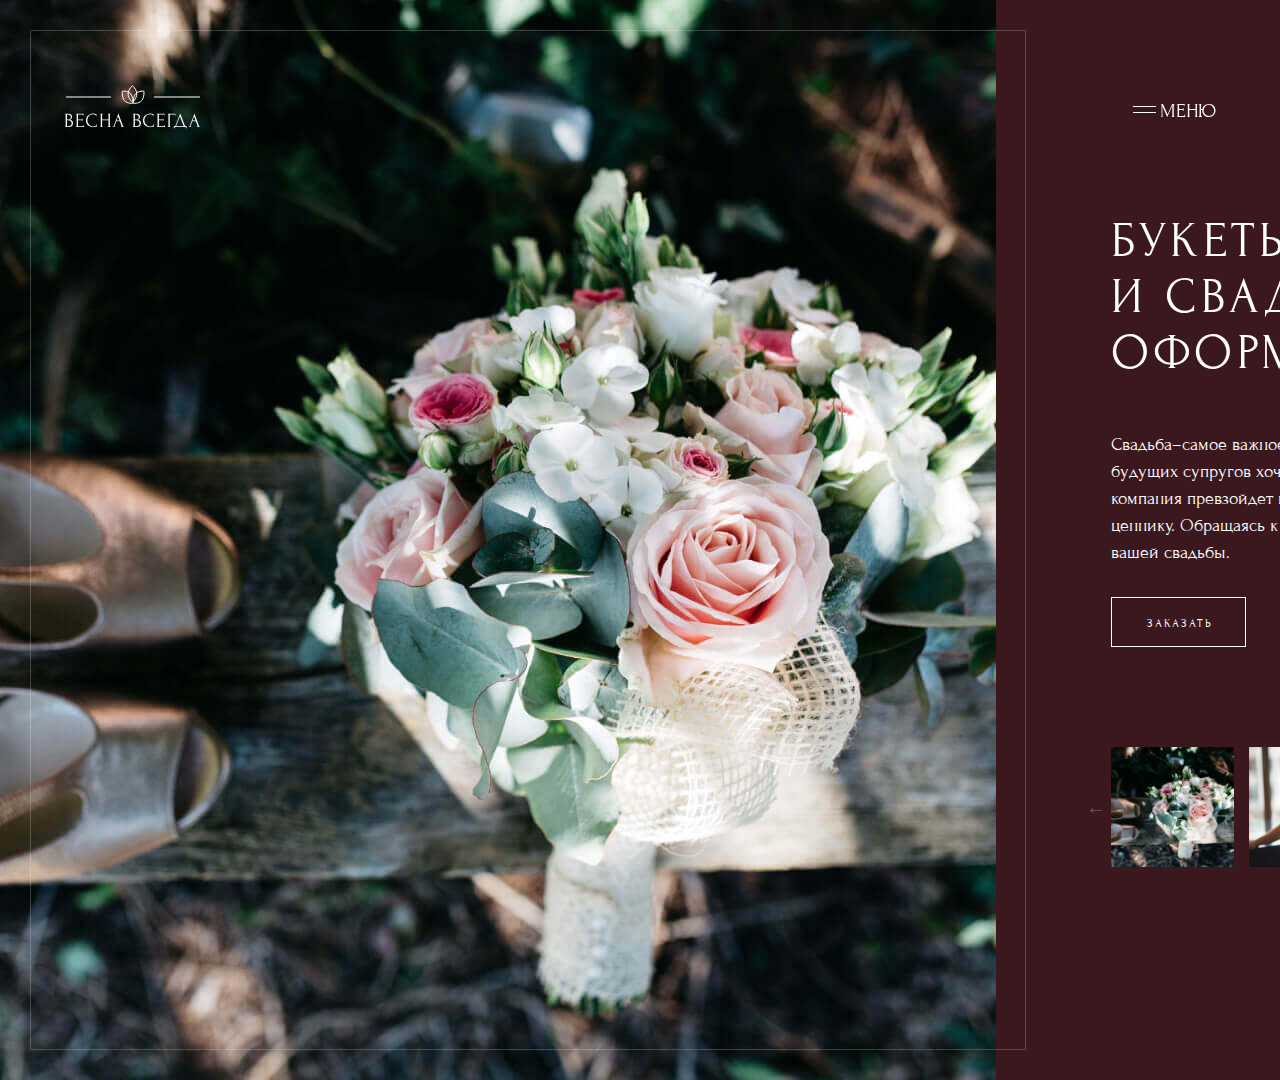
==== commit 4b449a79: "image compression" ====
--- a/cat-1.html
+++ b/cat-1.html
@@ -4,9 +4,9 @@
 <head>
     <meta charset="UTF-8">
     <meta name="viewport" content="width=device-width">
+    <link rel="stylesheet" href="assets/css/catalog.css">
     <link rel="stylesheet" href="assets/css/slick.css">
     <link rel="stylesheet" href="assets/css/slick-theme.css">
-    <link rel="stylesheet" href="assets/css/catalog.css">
     <script src="https://ajax.googleapis.com/ajax/libs/jquery/1.11.1/jquery.min.js"></script>
     <link href="https://fonts.googleapis.com/css?family=Forum&display=swap&subset=cyrillic" rel="stylesheet">
     <title>Flowers</title>
@@ -17,9 +17,9 @@
         <div class="container">
             <div class="header__body">
                 <div class="header__logo">
-                    <a href="index.html"><img src="img/logo.svg" alt=""></a>
-                </div>
-                <a href="javascript:PopUpShow()" class="header__burger"><img src="img/burger.svg">
+                    <a href="index.html"><img src="assets/img/logo.svg" alt=""></a>
+                </div>
+                <a href="javascript:PopUpShow()" class="header__burger"><img src="assets/img/burger.svg">
                     <p>Меню</p>
                 </a>
             </div>
@@ -28,9 +28,9 @@
             <div class="header__popup_content container">
                 <div class="header__body">
                     <div class="header__logo">
-                        <a href="index.html"><img src="img/logo.svg" alt=""></a>
+                        <a href="index.html"><img src="assets/img/logo.svg" alt=""></a>
                     </div>
-                    <a href="javascript:PopUpHide()"><img src="img/close.svg"></a>
+                    <a href="javascript:PopUpHide()"><img src="assets/img/close.svg"></a>
                 </div>
                 <nav class="header__menu">
                     <ul class="header__list">
@@ -94,10 +94,10 @@
         <div class="order_popup" id="popup2">
             <div class="order_popup_content">
                 <div class="order_preview">
-                    <img src="img/order.png">
+                    <img src="assets/img/order.png">
                 </div>
                 <div class="order_desc">
-                    <a href="javascript:PopUpHide2()"><img src="img/close.svg"></a>
+                    <a href="javascript:PopUpHide2()"><img src="assets/img/close.svg"></a>
                     <p> Оставьте свой номер и мы вам перезвоним!</p>
                     <form class="order_form ">
                         <input type="text" name="name" value="Имя" class="form_text">
@@ -109,16 +109,22 @@
         </div>
         <div class="slider_for">
             <div class="slider__item">
-                <img src="img/preview-1.jpg" alt="">
-            </div>
-            <div class="slider__item">
-                <img src="img/preview-2.jpg" alt="">
-            </div>
-            <div class="slider__item">
-                <img src="img/preview-3.jpg" alt="">
-            </div>
-            <div class="slider__item">
-                <img src="img/preview-4.jpg" alt="">
+                <img src="assets/img/cat1-prew-1.jpg" alt="">
+            </div>
+            <div class="slider__item">
+                <img src="assets/img/cat1-prew-2.jpg" alt="">
+            </div>
+            <div class="slider__item">
+                <img src="assets/img/cat1-prew-3.jpg" alt="">
+            </div>
+            <div class="slider__item">
+                <img src="assets/img/cat1-prew-4.jpg" alt="">
+            </div>
+            <div class="slider__item">
+                <img src="assets/img/cat1-prew-5.jpg" alt="">
+            </div>
+            <div class="slider__item">
+                <img src="assets/img/cat1-prew-6.jpg" alt="">
             </div>
         </div>
         <div class="preview_border"></div>
@@ -131,14 +137,12 @@
             </p>
             <a href="javascript:PopUpShow2()" class="button-order">Заказать</a>
             <div class="slider_nav">
-                <div class="sl__slide"><img src="img/cat1-desc-1.jpg" alt="" class="sl__img"></div>
-                <div class="sl__slide"><img src="img/cat1-desc-2.jpg" alt="" class="sl__img"></div>
-                <div class="sl__slide"><img src="img/cat1-desc-3.jpg" alt="" class="sl__img"></div>
-                <div class="sl__slide"><img src="img/cat1-desc-4.jpg" alt="" class="sl__img"></div>
-                <div class="sl__slide"><img src="img/cat1-desc-5.jpg" alt="" class="sl__img"></div>
-                <div class="sl__slide"><img src="img/cat1-desc-6.jpg" alt="" class="sl__img"></div>
-                <div class="sl__slide"><img src="img/cat1-desc-7.jpg" alt="" class="sl__img"></div>
-                <div class="sl__slide"><img src="img/cat1-desc-8.jpg" alt="" class="sl__img"></div>
+                <div class="sl__slide"><img src="assets/img/cat1-prew-1.jpg" alt="" class="sl__img"></div>
+                <div class="sl__slide"><img src="assets/img/cat1-prew-2.jpg" alt="" class="sl__img"></div>
+                <div class="sl__slide"><img src="assets/img/cat1-prew-3.jpg" alt="" class="sl__img"></div>
+                <div class="sl__slide"><img src="assets/img/cat1-prew-4.jpg" alt="" class="sl__img"></div>
+                <div class="sl__slide"><img src="assets/img/cat1-prew-5.jpg" alt="" class="sl__img"></div>
+                <div class="sl__slide"><img src="assets/img/cat1-prew-6.jpg" alt="" class="sl__img"></div>
             </div>
             <div class="more-photo">
                 <p>Больше фотографий в профиле</p>
@@ -201,8 +205,8 @@
         </nav>
     </footer>
 </body>
+<script src="assets/js/slick.min.js"></script>
 <script src="assets/js/main.js"></script>
-<script src="assets/js/slick.min.js"></script>
 <script src="assets/js/popup.js"></script>
 
 </html>--- a/assets/css/catalog.css
+++ b/assets/css/catalog.css
@@ -154,7 +154,11 @@
     display: flex;
     width: 996px;
     height: 1080px;
-
+}
+
+.slider__item img{
+    width: 996px;
+    height: 1080px;
 }
 
 .slider_for .slick-arrow{
